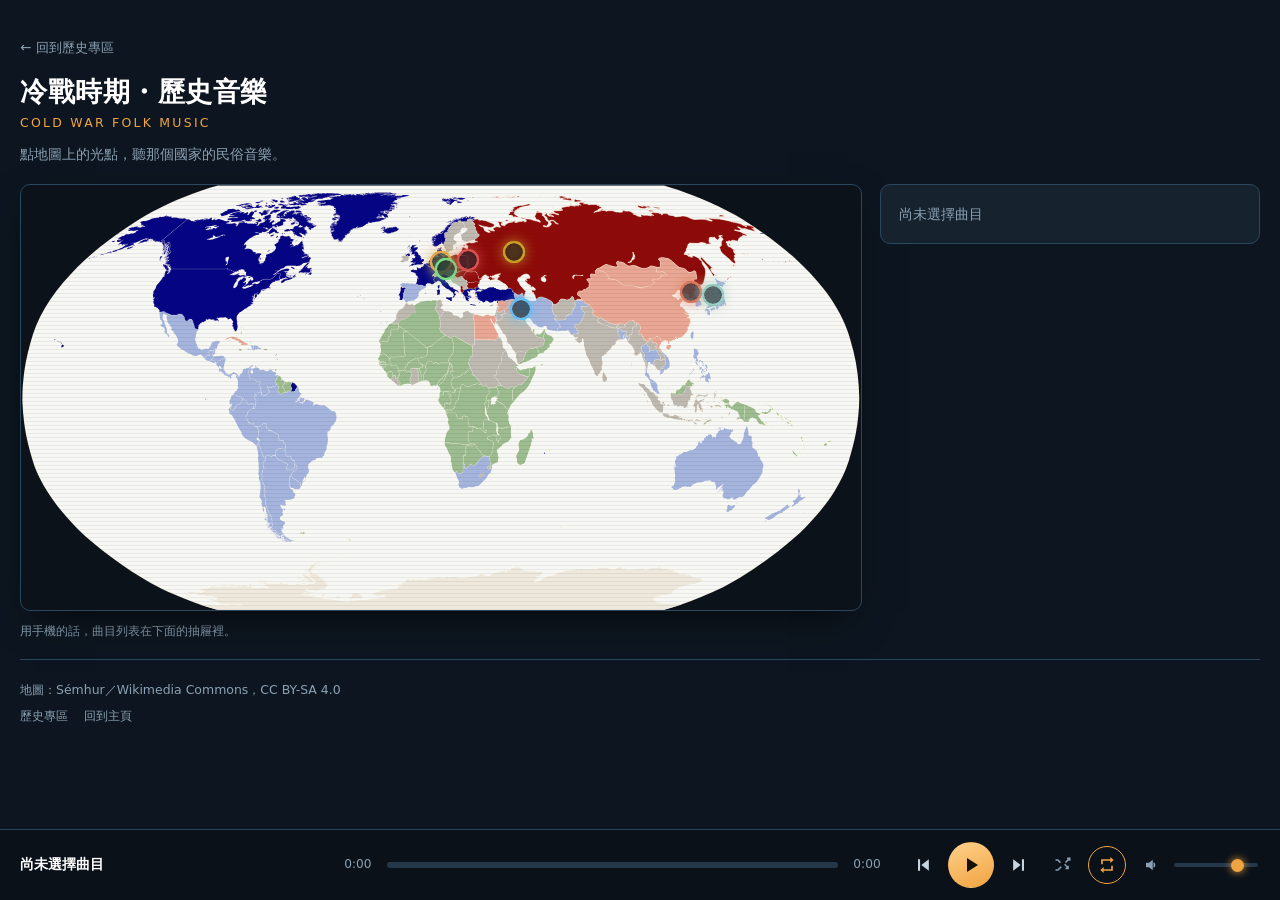
==== history/music/index.html @ fb409e33 "更新網站 (2026-09-30 18:50)" ====
<!DOCTYPE html>
<html lang="zh-Hant">
<head>
<meta charset="UTF-8">
<meta name="viewport" content="width=device-width, initial-scale=1">
<title>冷戰時期・歷史音樂 — ciallo</title>
<meta name="description" content="冷戰時期各國首都的民俗音樂互動地圖。點地圖上的光點聽那個國家的音樂。">
<meta name="theme-color" content="#0d1620">
<meta name="color-scheme" content="dark">

<!--
  冷戰時期・歷史音樂
  ----------------------------------------------------------------------------
  獨立分頁，從「歷史專區」右上角的「🎵 歷史音樂」進來。

  這頁自己帶 style.css / data.js / script.js，不共用主站的 script.js。
  地圖是 SVG 底圖 + 絕對定位的百分比光點，沒有任何地圖函式庫。

  檔案：
    index.html   這一頁
    style.css    這一頁的樣式
    script.js    播放器與互動
    data.js      國家、座標、曲目（要換 MP3 改那個檔案）
-->

<link rel="icon" href="../../images/favicon.ico">
<link rel="icon" type="image/png" sizes="32x32" href="../../images/favicon.png">
<link rel="apple-touch-icon" href="../../images/apple-touch-icon.png">
<link rel="stylesheet" href="style.css">
</head>
<body>

<div class="page">

  <header class="cw-head">
    <a class="cw-back" id="cw-back" href="../../history.html">← 回到歷史專區</a>
    <h1 class="cw-title" id="cw-title"></h1>
    <p class="cw-sub" id="cw-sub"></p>
    <p class="cw-intro" id="cw-intro"></p>
  </header>

  <main class="cw-main">

    <!-- ── 地圖 ── -->
    <div class="cw-mapbox">
      <div class="cw-mapwrap" id="cw-mapwrap">
        <!-- 底圖：SVG。明確給寬高避免載入時版面位移 -->
        <img class="cw-map" id="cw-map" src="" alt="" width="2000" height="1000" decoding="async">
        <!-- 光點由 script.js 產生並絕對定位 -->
        <div class="cw-dots" id="cw-dots"></div>
        <!-- 讀圖失敗時的替代訊息 -->
        <p class="cw-maperr" id="cw-maperr" hidden></p>
      </div>
      <p class="cw-maphint" id="cw-maphint"></p>
    </div>

    <!-- ── 側欄：國家資訊 + 曲目（手機時變成底部抽屜）── -->
    <aside class="cw-panel" id="cw-panel" aria-labelledby="cw-country">
      <div class="cw-panel__grip" id="cw-grip" role="button" tabindex="0"
           aria-label="展開或收起曲目列表"></div>

      <div class="cw-empty" id="cw-empty"></div>

      <div class="cw-info" id="cw-info" hidden>
        <h2 class="cw-country" id="cw-country"></h2>
        <p class="cw-capital" id="cw-capital"></p>
        <p class="cw-desc" id="cw-desc"></p>

        <h3 class="cw-tracks-title" id="cw-tracks-title"></h3>
        <ol class="cw-tracks" id="cw-tracks"></ol>

        <button class="cw-close" id="cw-close" type="button">收起</button>
      </div>
    </aside>

  </main>

  <footer class="cw-foot">
    <p class="cw-credit" id="cw-credit"></p>
    <p class="cw-footrow">
      <a href="../../history.html">歷史專區</a>
      <a href="../../index.html">回到主頁</a>
    </p>
  </footer>
</div>

<!-- ══ 底部固定播放器 ══════════════════════════════════════════════════════ -->
<div class="cw-player" id="cw-player" role="region" aria-label="音樂播放器">

  <div class="cw-player__now">
    <span class="cw-now-title" id="cw-now-title">尚未選擇曲目</span>
    <span class="cw-now-sub" id="cw-now-sub"></span>
  </div>

  <div class="cw-player__bar">
    <span class="cw-time" id="cw-cur">0:00</span>
    <div class="cw-seek" id="cw-seek" role="slider" tabindex="0"
         aria-label="播放進度" aria-valuemin="0" aria-valuemax="100" aria-valuenow="0">
      <div class="cw-seek__fill" id="cw-seek-fill"></div>
      <div class="cw-seek__knob" id="cw-seek-knob"></div>
    </div>
    <span class="cw-time" id="cw-dur">0:00</span>
  </div>

  <div class="cw-player__ctl">
    <button class="cw-btn" id="cw-prev" type="button" aria-label="上一首" title="上一首">
      <svg viewBox="0 0 24 24" fill="currentColor" aria-hidden="true"><path d="M6 5h2.5v14H6zM19 5v14l-9-7z"/></svg>
    </button>
    <button class="cw-btn cw-btn--play" id="cw-play" type="button" aria-label="播放" title="播放">
      <svg viewBox="0 0 24 24" fill="currentColor" aria-hidden="true"><path d="M8 5v14l11-7z"/></svg>
    </button>
    <button class="cw-btn" id="cw-next" type="button" aria-label="下一首" title="下一首">
      <svg viewBox="0 0 24 24" fill="currentColor" aria-hidden="true"><path d="M15.5 5H18v14h-2.5zM5 5v14l9-7z"/></svg>
    </button>
    <button class="cw-btn" id="cw-shuffle" type="button" aria-label="隨機播放" title="隨機播放" aria-pressed="false">
      <svg viewBox="0 0 24 24" fill="currentColor" aria-hidden="true"><path d="M17 3h4v4h-2V6.4l-3.3 3.3-1.4-1.4L17.6 5H17V3zM3 5h3.2l3.4 3.4-1.4 1.4L5.6 7H3V5zm14 8.6V13h2v4h-4v-2h1.6l-3.3-3.3 1.4-1.4L17 13.6zM3 17h2.6l3.6-3.6 1.4 1.4L6.2 19H3v-2z"/></svg>
    </button>
    <button class="cw-btn" id="cw-repeat" type="button" aria-label="循環播放" title="循環播放" aria-pressed="true">
      <svg viewBox="0 0 24 24" fill="currentColor" aria-hidden="true"><path d="M7 7h9v2.5L20 6l-4-3.5V5H5v6h2V7zm10 10H8v-2.5L4 18l4 3.5V19h11v-6h-2v4z"/></svg>
    </button>

    <div class="cw-vol">
      <button class="cw-btn cw-btn--mute" id="cw-mute" type="button" aria-label="靜音" title="靜音" aria-pressed="false">
        <svg viewBox="0 0 24 24" fill="currentColor" aria-hidden="true"><path d="M4 9v6h4l5 4V5L8 9H4zm12.5 3a4.5 4.5 0 0 0-2.5-4v8a4.5 4.5 0 0 0 2.5-4z"/></svg>
      </button>
      <input class="cw-vol__range" id="cw-vol" type="range" min="0" max="1" step="0.01" value="0.8" aria-label="音量">
    </div>
  </div>

  <!-- 錯誤訊息（音訊載入失敗時顯示，不影響其他曲目）-->
  <p class="cw-error" id="cw-error" role="status" hidden></p>

  <!-- 只有一個 audio 元素，切歌只換 src -->
  <audio id="cw-audio" preload="none"></audio>
</div>

<noscript>
  <p class="cw-maphint">這個頁面需要 JavaScript 才能顯示地圖與播放器。</p>
</noscript>

<script src="data.js"></script>
<script src="script.js"></script>
</body>
</html>
---- history/music/style.css ----
/* ============================================================================
 *  冷戰時期・歷史音樂 —— 這一頁專用的樣式
 * ----------------------------------------------------------------------------
 *  刻意不共用主站的 style.css：這一頁是獨立的主題頁，
 *  用自己的一組顏色（冷戰深色調）。
 * ========================================================================== */

:root {
  --cw-bg:      #0d1620;
  --cw-bg-2:    #101c28;
  --cw-panel:   #16232f;
  --cw-panel-2: #1d2e3d;
  --cw-border:  #2a475e;
  --cw-text:    #c7d5e0;
  --cw-dim:     #8ba0b2;
  --cw-bright:  #ffffff;
  --cw-accent:  #66c0f4;
  --cw-amber:   #f0a441;
  --cw-red:     #d9534f;
  --cw-green:   #7ddf8a;

  --cw-radius:  10px;
  --cw-player-h: 92px;   /* 由 script.js 依實際高度更新 */

  --cw-font: 'Motiva Sans', 'Segoe UI', 'Noto Sans TC', 'Microsoft JhengHei',
             system-ui, -apple-system, sans-serif;
}

* { box-sizing: border-box; }

html { scroll-behavior: smooth; }

body {
  margin: 0;
  /* 底部留出播放器的高度，內容才不會被蓋住 */
  padding: 0 0 calc(var(--cw-player-h) + 16px);
  background: var(--cw-bg);
  color: var(--cw-text);
  font-family: var(--cw-font);
  font-size: 16px;
  line-height: 1.6;
  -webkit-text-size-adjust: 100%;
}

a { color: var(--cw-accent); }
img { max-width: 100%; }

h1, h2, h3 { color: var(--cw-bright); margin: 0; line-height: 1.3; }

.page { max-width: 1500px; margin: 0 auto; padding: 0 20px; }

/* ── 頁首 ──────────────────────────────────────────────────────────────── */
.cw-head { padding: 34px 0 18px; }
.cw-back {
  display: inline-block;
  margin-bottom: 14px;
  font-size: .84rem;
  color: var(--cw-dim);
  text-decoration: none;
  border-bottom: 1px solid transparent;
  transition: color .2s, border-color .2s;
}
.cw-back:hover { color: var(--cw-accent); border-bottom-color: var(--cw-accent); }
.cw-title { font-size: 1.7rem; letter-spacing: .02em; }
.cw-sub {
  margin: 4px 0 10px;
  font-size: .78rem;
  letter-spacing: .18em;
  text-transform: uppercase;
  color: var(--cw-amber);
}
.cw-intro { margin: 0; font-size: .9rem; color: var(--cw-dim); }

/* ── 版面：桌機 = 地圖 + 右側卡片；手機 = 單欄 + 底部抽屜 ──────────────── */
.cw-main {
  display: grid;
  grid-template-columns: minmax(0, 1fr) 380px;
  gap: 18px;
  align-items: start;
  padding-bottom: 18px;
}

/* ── 地圖 ──────────────────────────────────────────────────────────────── */
.cw-mapbox { min-width: 0; }
.cw-mapwrap {
  position: relative;
  /* 地圖內容的實際長寬比（量出來的）。光點的百分比就是對這個框算的，
     所以這個比例一定要跟 data.js 的 map.width / map.height 一致。 */
  aspect-ratio: 1400 / 710;
  border: 1px solid var(--cw-border);
  border-radius: var(--cw-radius);
  overflow: hidden;
  background: #0b121a;
  box-shadow: 0 14px 40px -14px rgba(0, 0, 0, .8);
}
/* 復古 CRT 掃描線：很淡，只是質感（地圖本身是白底，所以用深色線） */
.cw-mapwrap::after {
  content: '';
  position: absolute;
  inset: 0;
  pointer-events: none;
  background-image: repeating-linear-gradient(
    180deg,
    rgba(20, 30, 40, .07) 0px,
    rgba(20, 30, 40, .07) 1px,
    transparent 1px,
    transparent 4px
  );
}
.cw-map {
  display: block;
  width: 100%;
  height: 100%;
  /* 底圖是白底的老地圖，加一點泛黃壓低刺眼感。
     不加 background —— SVG 橢圓外是透明的，讓它透出下面的深色底，
     這樣才是「深色背景上的一張紙地圖」，而不是一整塊米色。 */
  filter: sepia(.2) saturate(.94) brightness(.96) contrast(1.02);
}
.cw-maperr {
  margin: 0;
  padding: 40px 20px;
  text-align: center;
  font-size: .88rem;
  color: var(--cw-dim);
}

/* 光點層：蓋在地圖上，座標用百分比 */
.cw-dots { position: absolute; inset: 0; }

.cw-dot {
  position: absolute;
  width: 22px; height: 22px;
  /* left/top 是光點的圓心，所以要往左上各推半個寬度 */
  margin: -11px 0 0 -11px;
  padding: 0;
  border: 2px solid var(--dot, var(--cw-amber));
  border-radius: 50%;
  background: rgba(13, 22, 32, .6);
  cursor: pointer;
  transition: transform .18s, box-shadow .25s, background .2s;
  /* 讓 box-shadow 的光暈看起來更亮 */
  filter: drop-shadow(0 0 6px var(--dot, var(--cw-amber)));
}
/* 脈衝圈 */
.cw-dot::after {
  content: '';
  position: absolute;
  inset: -2px;
  border-radius: 50%;
  border: 2px solid var(--dot, var(--cw-amber));
  animation: cwPulse 2.4s ease-out infinite;
  pointer-events: none;
}
@keyframes cwPulse {
  0%   { transform: scale(1);   opacity: .85; }
  70%  { transform: scale(3);   opacity: 0; }
  100% { transform: scale(3);   opacity: 0; }
}
/* 每顆光點的脈衝錯開，看起來比較有生命 */
.cw-dot:nth-child(2n)::after { animation-delay: .6s; }
.cw-dot:nth-child(3n)::after { animation-delay: 1.2s; }

.cw-dot:hover,
.cw-dot:focus-visible,
.cw-dot[aria-pressed="true"] {
  transform: scale(1.4);
  background: var(--dot, var(--cw-amber));
  box-shadow: 0 0 20px 5px var(--dot, var(--cw-amber));
  outline: none;
  z-index: 3;
}
.cw-dot:focus-visible { outline: 3px solid #fff; outline-offset: 3px; }

/* 光點上的國家名：平常隱藏，hover / 聚焦 / 選中時出現 */
.cw-dot__label {
  position: absolute;
  left: 50%; bottom: calc(100% + 10px);
  transform: translateX(-50%);
  padding: 4px 10px;
  font-size: .76rem;
  line-height: 1.2;
  white-space: nowrap;
  color: var(--cw-bright);
  background: rgba(6, 12, 18, .92);
  border: 1px solid var(--dot, var(--cw-amber));
  border-radius: 6px;
  opacity: 0;
  pointer-events: none;
  transition: opacity .18s;
}
.cw-dot:hover .cw-dot__label,
.cw-dot:focus-visible .cw-dot__label,
.cw-dot[aria-pressed="true"] .cw-dot__label { opacity: 1; }

.cw-maphint {
  margin: 10px 0 0;
  font-size: .78rem;
  color: var(--cw-dim);
}

/* ── 右側卡片（手機時變成抽屜）────────────────────────────────────────── */
.cw-panel {
  position: sticky;
  top: 16px;
  max-height: calc(100vh - var(--cw-player-h) - 32px);
  overflow-y: auto;
  padding: 18px;
  background: var(--cw-panel);
  border: 1px solid var(--cw-border);
  border-radius: var(--cw-radius);
}
/* 手機抽屜的把手，桌機不需要 */
.cw-panel__grip { display: none; }

.cw-empty { font-size: .88rem; color: var(--cw-dim); }
.cw-country { font-size: 1.2rem; }
.cw-capital {
  margin: 2px 0 10px;
  font-size: .8rem;
  letter-spacing: .08em;
  color: var(--cw-amber);
}
.cw-desc {
  margin: 0 0 16px;
  font-size: .86rem;
  line-height: 1.75;
  color: var(--cw-dim);
}
.cw-tracks-title {
  font-size: .82rem;
  letter-spacing: .12em;
  text-transform: uppercase;
  color: var(--cw-dim);
  padding-bottom: 8px;
  border-bottom: 1px solid var(--cw-border);
  margin-bottom: 8px;
}

.cw-tracks { list-style: none; margin: 0; padding: 0; display: grid; gap: 4px; }

.cw-track {
  display: grid;
  grid-template-columns: 26px 1fr auto;
  align-items: center;
  gap: 10px;
  width: 100%;
  padding: 9px 10px;
  background: transparent;
  border: 1px solid transparent;
  border-radius: 8px;
  color: var(--cw-text);
  font: inherit;
  font-size: .88rem;
  text-align: left;
  cursor: pointer;
  transition: background .18s, border-color .18s, color .18s;
}
.cw-track:hover, .cw-track:focus-visible {
  background: var(--cw-panel-2);
  border-color: var(--cw-border);
  outline: none;
}
.cw-track__no {
  text-align: center;
  font-size: .76rem;
  color: var(--cw-dim);
  font-variant-numeric: tabular-nums;
}
.cw-track__title { min-width: 0; overflow: hidden; text-overflow: ellipsis; white-space: nowrap; }
.cw-track__time {
  font-size: .74rem;
  color: var(--cw-dim);
  font-variant-numeric: tabular-nums;
}
/* 目前播放的曲目 */
.cw-track[aria-current="true"] {
  background: linear-gradient(90deg, rgba(240, 164, 65, .16), transparent);
  border-color: var(--cw-amber);
}
.cw-track[aria-current="true"] .cw-track__title { color: var(--cw-bright); font-weight: 700; }
.cw-track[aria-current="true"] .cw-track__no { color: var(--cw-amber); }

.cw-close {
  display: none;
  width: 100%;
  margin-top: 14px;
  padding: 9px;
  font: inherit;
  font-size: .84rem;
  color: var(--cw-dim);
  background: transparent;
  border: 1px solid var(--cw-border);
  border-radius: 8px;
  cursor: pointer;
}
.cw-close:hover { color: var(--cw-bright); border-color: var(--cw-accent); }

/* ── 頁尾 ──────────────────────────────────────────────────────────────── */
.cw-foot {
  padding: 20px 0 10px;
  border-top: 1px solid var(--cw-border);
  font-size: .78rem;
  color: var(--cw-dim);
}
.cw-credit { margin: 0 0 6px; }
.cw-footrow { margin: 0; display: flex; gap: 16px; }
.cw-footrow a { color: var(--cw-dim); text-decoration: none; }
.cw-footrow a:hover { color: var(--cw-accent); }

/* ══ 底部固定播放器 ═══════════════════════════════════════════════════════ */
.cw-player {
  position: fixed;
  left: 0; right: 0; bottom: 0;
  z-index: 40;
  display: grid;
  grid-template-columns: minmax(120px, 1.1fr) minmax(160px, 2fr) auto;
  grid-template-areas:
    'now bar ctl';
  align-items: center;
  gap: 18px;
  padding: 12px 20px;
  background: rgba(11, 18, 26, .96);
  backdrop-filter: blur(10px);
  border-top: 1px solid var(--cw-border);
}

.cw-player__now { grid-area: now; display: grid; min-width: 0; }
.cw-now-title {
  font-size: .9rem;
  font-weight: 700;
  color: var(--cw-bright);
  overflow: hidden; text-overflow: ellipsis; white-space: nowrap;
}
.cw-now-sub {
  font-size: .74rem;
  color: var(--cw-dim);
  overflow: hidden; text-overflow: ellipsis; white-space: nowrap;
}

.cw-player__bar { grid-area: bar; display: flex; align-items: center; gap: 10px; }
.cw-time {
  font-size: .76rem;
  color: var(--cw-dim);
  font-variant-numeric: tabular-nums;
  min-width: 38px;
  text-align: center;
}
.cw-seek {
  position: relative;
  flex: 1;
  height: 6px;
  border-radius: 999px;
  background: #24384a;
  cursor: pointer;
  transition: height .15s;
}
.cw-seek:hover, .cw-seek:focus-visible { height: 10px; outline: none; }
.cw-seek__fill {
  position: absolute; left: 0; top: 0; bottom: 0;
  width: 0;
  border-radius: 999px;
  background: linear-gradient(90deg, var(--cw-amber), #ffe0a8);
}
.cw-seek__knob {
  position: absolute; top: 50%; left: 0;
  width: 13px; height: 13px; margin-left: -6.5px;
  border-radius: 50%;
  background: #fff;
  transform: translateY(-50%) scale(0);
  box-shadow: 0 0 10px var(--cw-amber);
  transition: transform .15s;
}
.cw-seek:hover .cw-seek__knob,
.cw-seek:focus-visible .cw-seek__knob { transform: translateY(-50%) scale(1); }

.cw-player__ctl { grid-area: ctl; display: flex; align-items: center; gap: 6px; }

.cw-btn {
  width: 38px; height: 38px;
  display: grid; place-items: center;
  padding: 0;
  color: var(--cw-text);
  background: transparent;
  border: 1px solid transparent;
  border-radius: 50%;
  cursor: pointer;
  transition: color .18s, background .18s, border-color .18s, transform .15s;
}
.cw-btn svg { width: 20px; height: 20px; }
.cw-btn:hover, .cw-btn:focus-visible {
  color: var(--cw-bright);
  background: var(--cw-panel-2);
  outline: none;
}
.cw-btn:focus-visible { outline: 2px solid var(--cw-accent); outline-offset: 2px; }
.cw-btn--play {
  width: 46px; height: 46px;
  color: #14100a;
  background: linear-gradient(160deg, #ffd08a, var(--cw-amber));
}
.cw-btn--play:hover { color: #14100a; filter: brightness(1.08); transform: scale(1.05); }
.cw-btn--play svg { width: 24px; height: 24px; }
/* 開啟中的切換鈕（隨機 / 循環） */
.cw-btn[aria-pressed="true"] { color: var(--cw-amber); border-color: var(--cw-amber); }
.cw-btn[aria-pressed="false"] { color: var(--cw-dim); }

.cw-vol { display: flex; align-items: center; gap: 4px; margin-left: 4px; }
.cw-btn--mute { width: 32px; height: 32px; }
.cw-btn--mute svg { width: 18px; height: 18px; }
.cw-vol__range {
  -webkit-appearance: none; appearance: none;
  width: 84px; height: 4px;
  border-radius: 999px;
  background: #24384a;
  cursor: pointer;
  outline: none;
}
.cw-vol__range::-webkit-slider-thumb {
  -webkit-appearance: none; appearance: none;
  width: 13px; height: 13px; border-radius: 50%;
  background: var(--cw-amber);
  box-shadow: 0 0 8px var(--cw-amber);
}
.cw-vol__range::-moz-range-thumb {
  width: 13px; height: 13px; border: 0; border-radius: 50%;
  background: var(--cw-amber);
}

/* 錯誤訊息：橫跨整個播放器下方 */
.cw-error {
  grid-column: 1 / -1;
  margin: 0;
  font-size: .78rem;
  color: #ffb4a8;
}

/* ══ 手機 ═══════════════════════════════════════════════════════════════ */
@media (max-width: 860px) {
  .page { padding: 0 12px; }
  .cw-head { padding: 22px 0 12px; }
  .cw-title { font-size: 1.35rem; }

  .cw-main { grid-template-columns: 1fr; gap: 12px; }

  /* 曲目變成底部抽屜：預設收起來，點光點後滑上來，不會蓋住地圖 */
  .cw-panel {
    position: fixed;
    left: 0; right: 0;
    /* ⚠ top 一定要設 auto —— 桌機版為了 sticky 設了 top: 16px，
       不覆蓋的話 top 和 bottom 會同時生效，抽屜會卡在畫面頂端。 */
    top: auto;
    bottom: var(--cw-player-h);
    z-index: 35;
    max-height: 60vh;
    padding: 10px 16px 18px;
    border-radius: 16px 16px 0 0;
    border-bottom: 0;
    box-shadow: 0 -14px 44px rgba(0, 0, 0, .65);
    /* 收起來時要整塊推出畫面（含播放器的高度），不然會露出一截 */
    transform: translateY(calc(100% + var(--cw-player-h) + 24px));
    visibility: hidden;
    transition: transform .3s cubic-bezier(.2, .9, .3, 1), visibility .3s;
  }
  .cw-panel.is-open {
    transform: translateY(0);
    visibility: visible;
  }

  .cw-panel__grip {
    display: block;
    width: 46px; height: 5px;
    margin: 2px auto 12px;
    border-radius: 999px;
    background: var(--cw-border);
    cursor: pointer;
  }
  .cw-close { display: block; }

  /* 播放器改成兩列，上面是曲名與進度、下面是控制鍵 */
  .cw-player {
    grid-template-columns: 1fr auto;
    grid-template-areas:
      'now ctl'
      'bar bar';
    gap: 8px 12px;
    padding: 10px 14px;
  }
  .cw-player__ctl { gap: 2px; }
  .cw-btn { width: 34px; height: 34px; }
  .cw-btn svg { width: 18px; height: 18px; }
  .cw-btn--play { width: 40px; height: 40px; }
  .cw-btn--play svg { width: 21px; height: 21px; }
  /* 手機上先把隨機／循環／音量收起來，避免擠爆 */
  .cw-vol { display: none; }
  #cw-shuffle, #cw-repeat { display: none; }
}

@media (max-width: 380px) {
  .cw-title { font-size: 1.2rem; }
}

/* ── 尊重系統的「減少動態效果」設定 ─────────────────────────────────────── */
@media (prefers-reduced-motion: reduce) {
  html { scroll-behavior: auto; }
  *, *::before, *::after {
    animation-duration: .001ms !important;
    animation-iteration-count: 1 !important;
    transition-duration: .001ms !important;
  }
  /* 關掉脈衝圈（不留一個靜止的圈在那裡） */
  .cw-dot::after { display: none; }
}
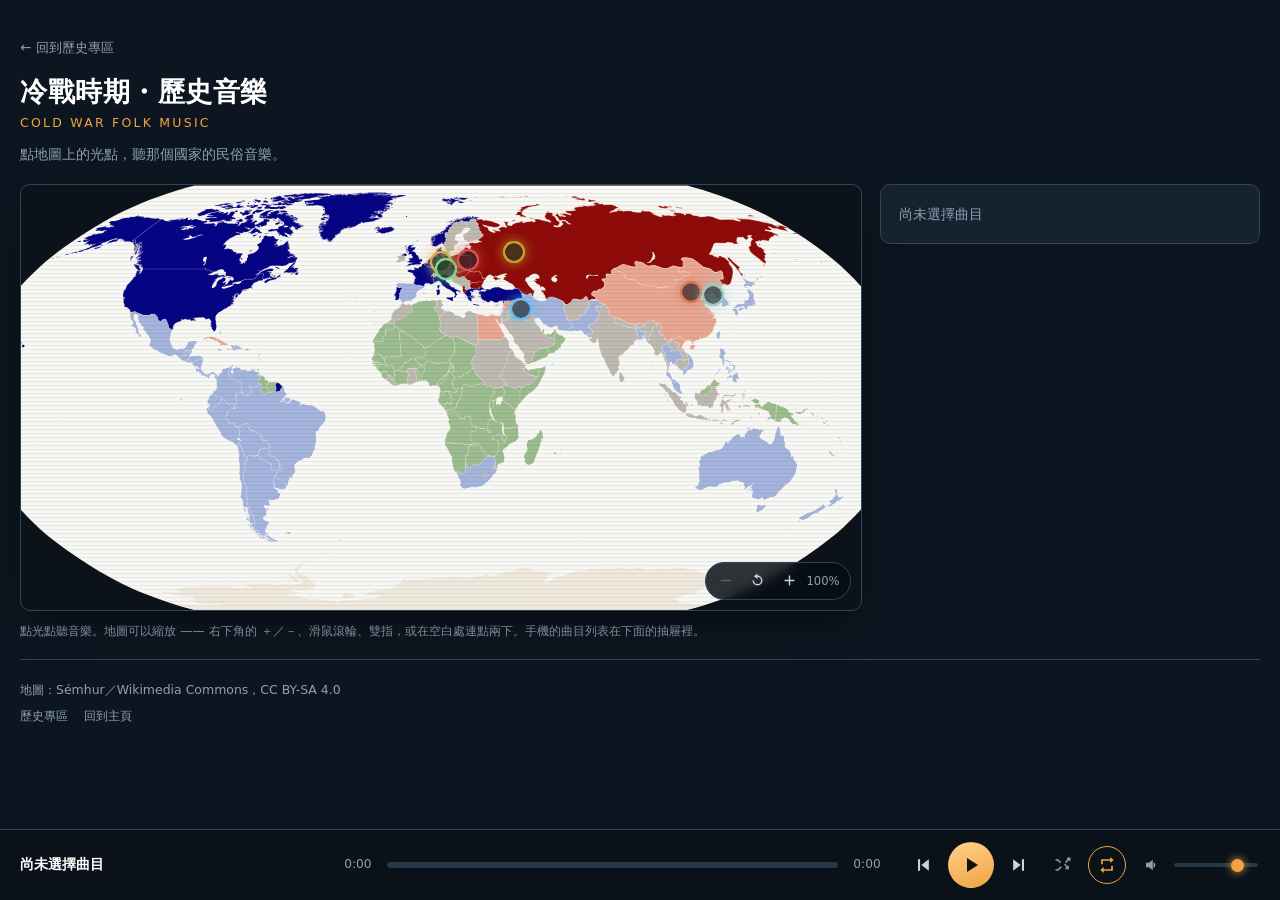
==== commit 18ef4c58: "更新網站 (2026-09-30 19:05)" ====
--- a/history/music/index.html
+++ b/history/music/index.html
@@ -44,12 +44,30 @@
     <!-- ── 地圖 ── -->
     <div class="cw-mapbox">
       <div class="cw-mapwrap" id="cw-mapwrap">
-        <!-- 底圖：SVG。明確給寬高避免載入時版面位移 -->
-        <img class="cw-map" id="cw-map" src="" alt="" width="2000" height="1000" decoding="async">
-        <!-- 光點由 script.js 產生並絕對定位 -->
-        <div class="cw-dots" id="cw-dots"></div>
+        <!-- 這一層會被 transform 縮放/平移；圖片與光點都放在裡面，
+             所以光點會跟著地圖一起動 -->
+        <div class="cw-mapzoom" id="cw-mapzoom">
+          <!-- 底圖：SVG。明確給寬高避免載入時版面位移 -->
+          <img class="cw-map" id="cw-map" src="" alt="" width="1400" height="710" decoding="async">
+          <!-- 光點由 script.js 產生並絕對定位 -->
+          <div class="cw-dots" id="cw-dots"></div>
+        </div>
         <!-- 讀圖失敗時的替代訊息 -->
         <p class="cw-maperr" id="cw-maperr" hidden></p>
+
+        <!-- 縮放控制項（放在右下角，那裡是南極大陸，不會擋到光點）-->
+        <div class="cw-zoomctl">
+          <button class="cw-zbtn" id="cw-zout" type="button" aria-label="縮小地圖" title="縮小">
+            <svg viewBox="0 0 24 24" fill="currentColor" aria-hidden="true"><path d="M5 11h14v2H5z"/></svg>
+          </button>
+          <button class="cw-zbtn" id="cw-zreset" type="button" aria-label="重設地圖縮放" title="重設">
+            <svg viewBox="0 0 24 24" fill="currentColor" aria-hidden="true"><path d="M12 5V2L7 6l5 4V7a5 5 0 1 1-5 5H5a7 7 0 1 0 7-7z"/></svg>
+          </button>
+          <button class="cw-zbtn" id="cw-zin" type="button" aria-label="放大地圖" title="放大">
+            <svg viewBox="0 0 24 24" fill="currentColor" aria-hidden="true"><path d="M11 5h2v6h6v2h-6v6h-2v-6H5v-2h6z"/></svg>
+          </button>
+          <span class="cw-zlevel" id="cw-zlevel" aria-live="polite">100%</span>
+        </div>
       </div>
       <p class="cw-maphint" id="cw-maphint"></p>
     </div>
--- a/history/music/style.css
+++ b/history/music/style.css
@@ -85,13 +85,27 @@
 .cw-mapwrap {
   position: relative;
   /* 地圖內容的實際長寬比（量出來的）。光點的百分比就是對這個框算的，
-     所以這個比例一定要跟 data.js 的 map.width / map.height 一致。 */
+     所以這個比例一定要跟 data.js 的 map.width / map.height 一致。
+     ⚠ 底圖 SVG 已被加上 preserveAspectRatio="none"，所以不論哪個瀏覽器
+       都會拉伸填滿這個框 —— 這樣座標才會到處都一致。 */
   aspect-ratio: 1400 / 710;
   border: 1px solid var(--cw-border);
   border-radius: var(--cw-radius);
   overflow: hidden;
   background: #0b121a;
   box-shadow: 0 14px 40px -14px rgba(0, 0, 0, .8);
+  /* 縮放時不要讓瀏覽器自己捲動頁面 */
+  touch-action: pan-y;
+}
+.cw-mapwrap.is-zoomed { touch-action: none; cursor: grab; }
+.cw-mapwrap.is-dragging { cursor: grabbing; }
+
+/* 這一層負責縮放與平移 */
+.cw-mapzoom {
+  position: absolute;
+  inset: 0;
+  transform-origin: 0 0;
+  will-change: transform;
 }
 /* 復古 CRT 掃描線：很淡，只是質感（地圖本身是白底，所以用深色線） */
 .cw-mapwrap::after {
@@ -99,6 +113,7 @@
   position: absolute;
   inset: 0;
   pointer-events: none;
+  z-index: 3;
   background-image: repeating-linear-gradient(
     180deg,
     rgba(20, 30, 40, .07) 0px,
@@ -115,6 +130,8 @@
      不加 background —— SVG 橢圓外是透明的，讓它透出下面的深色底，
      這樣才是「深色背景上的一張紙地圖」，而不是一整塊米色。 */
   filter: sepia(.2) saturate(.94) brightness(.96) contrast(1.02);
+  user-select: none;
+  -webkit-user-drag: none;
 }
 .cw-maperr {
   margin: 0;
@@ -122,6 +139,45 @@
   text-align: center;
   font-size: .88rem;
   color: var(--cw-dim);
+}
+
+/* ── 縮放控制項（固定在右下角）────────────────────────────────────────── */
+.cw-zoomctl {
+  position: absolute;
+  right: 10px;
+  bottom: 10px;
+  z-index: 5;
+  display: flex;
+  align-items: center;
+  gap: 2px;
+  padding: 3px 4px;
+  background: rgba(8, 14, 20, .84);
+  border: 1px solid var(--cw-border);
+  border-radius: 999px;
+  backdrop-filter: blur(6px);
+}
+.cw-zbtn {
+  width: 30px; height: 30px;
+  display: grid; place-items: center;
+  padding: 0;
+  color: var(--cw-text);
+  background: transparent;
+  border: 0;
+  border-radius: 50%;
+  cursor: pointer;
+  transition: background .18s, color .18s;
+}
+.cw-zbtn svg { width: 17px; height: 17px; }
+.cw-zbtn:hover, .cw-zbtn:focus-visible { background: var(--cw-panel-2); color: var(--cw-bright); }
+.cw-zbtn:focus-visible { outline: 2px solid var(--cw-accent); outline-offset: 1px; }
+.cw-zbtn[disabled] { opacity: .3; cursor: default; background: transparent; }
+.cw-zlevel {
+  min-width: 40px;
+  padding-right: 6px;
+  text-align: center;
+  font-size: .72rem;
+  color: var(--cw-dim);
+  font-variant-numeric: tabular-nums;
 }
 
 /* 光點層：蓋在地圖上，座標用百分比 */
@@ -137,6 +193,10 @@
   border-radius: 50%;
   background: rgba(13, 22, 32, .6);
   cursor: pointer;
+  /* --ds 是「1 / 目前縮放倍率」，由 script.js 設定。
+     地圖放大時光點跟著放大會變得很誇張，所以反向縮回來，
+     讓光點在螢幕上維持固定大小。 */
+  transform: scale(var(--ds, 1));
   transition: transform .18s, box-shadow .25s, background .2s;
   /* 讓 box-shadow 的光暈看起來更亮 */
   filter: drop-shadow(0 0 6px var(--dot, var(--cw-amber)));
@@ -163,7 +223,7 @@
 .cw-dot:hover,
 .cw-dot:focus-visible,
 .cw-dot[aria-pressed="true"] {
-  transform: scale(1.4);
+  transform: scale(calc(var(--ds, 1) * 1.4));
   background: var(--dot, var(--cw-amber));
   box-shadow: 0 0 20px 5px var(--dot, var(--cw-amber));
   outline: none;
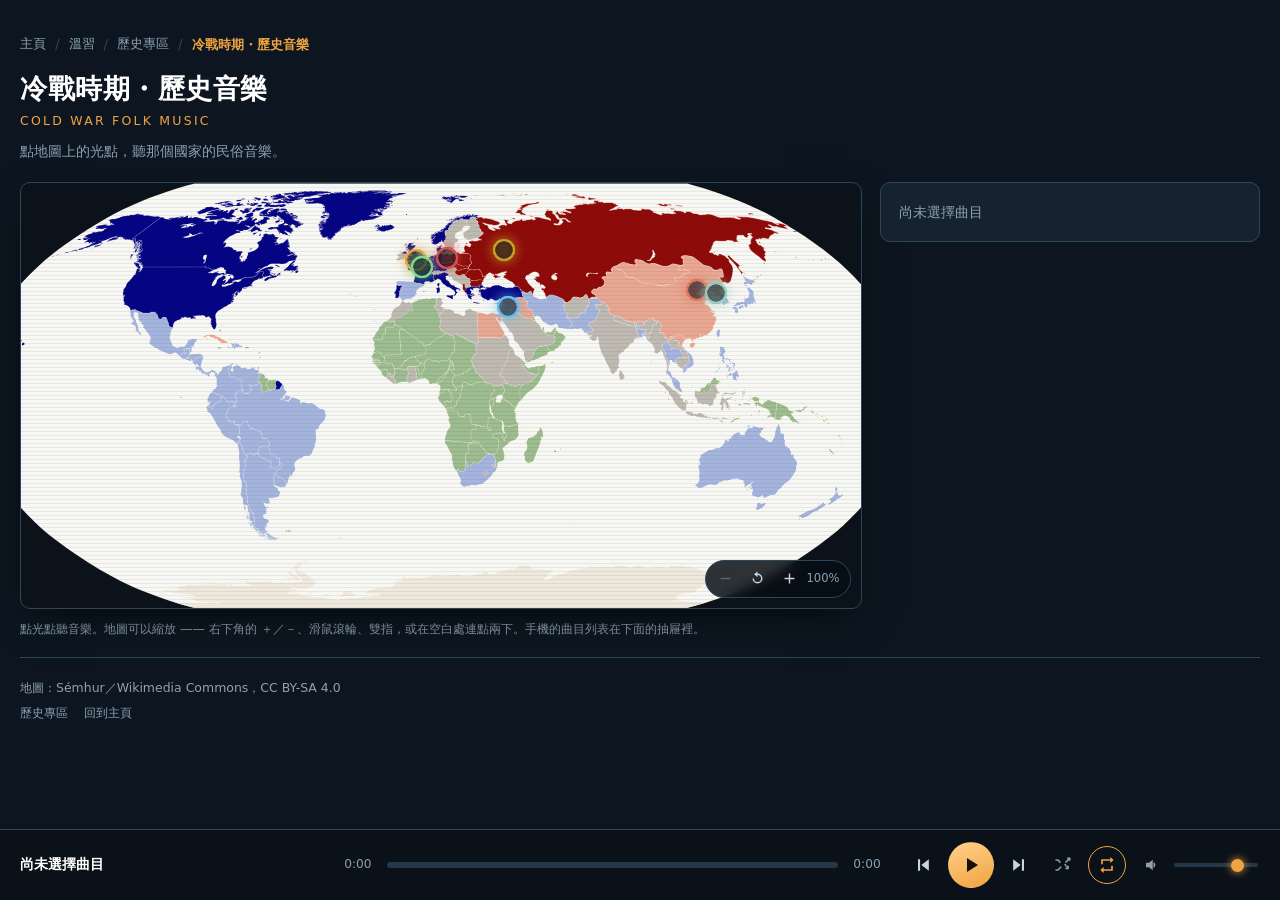
==== commit ca7d0f1a: "更新網站 (2026-10-17 20:19)" ====
--- a/history/music/index.html
+++ b/history/music/index.html
@@ -33,7 +33,17 @@
 <div class="page">
 
   <header class="cw-head">
-    <a class="cw-back" id="cw-back" href="../../history.html">← 回到歷史專區</a>
+    <!-- 麵包屑：主頁 / 溫習 / 歷史專區 / 冷戰時期・歷史音樂
+         這一頁在 history/music/，其他頁都在根目錄，所以往上兩層。
+         最後一項是目前頁面，不是連結，用 aria-current="page" 標示。 -->
+    <nav class="cw-crumb" aria-label="麵包屑導覽">
+      <ol class="cw-crumb__list">
+        <li><a href="../../index.html">主頁</a></li>
+        <li><a href="../../study.html">溫習</a></li>
+        <li><a href="../../history.html">歷史專區</a></li>
+        <li><span id="cw-crumb-here" aria-current="page">冷戰時期・歷史音樂</span></li>
+      </ol>
+    </nav>
     <h1 class="cw-title" id="cw-title"></h1>
     <p class="cw-sub" id="cw-sub"></p>
     <p class="cw-intro" id="cw-intro"></p>
--- a/history/music/style.css
+++ b/history/music/style.css
@@ -49,18 +49,52 @@
 
 .page { max-width: 1500px; margin: 0 auto; padding: 0 20px; }
 
-/* ── 頁首 ──────────────────────────────────────────────────────────────── */
-.cw-head { padding: 34px 0 18px; }
-.cw-back {
-  display: inline-block;
-  margin-bottom: 14px;
+/* ── 麵包屑 ────────────────────────────────────────────────────────────── */
+.cw-crumb { margin: 0 0 16px; }
+.cw-crumb__list {
+  display: flex;
+  flex-wrap: wrap;
+  align-items: center;
+  gap: 0;
+  margin: 0;
+  padding: 0;
+  list-style: none;
   font-size: .84rem;
+  line-height: 1.5;
+}
+.cw-crumb__list li { display: flex; align-items: center; min-width: 0; }
+/* 分隔符只用 CSS 產生，螢幕閱讀器不會唸出來 */
+.cw-crumb__list li + li::before {
+  content: '/';
+  margin: 0 9px;
+  color: var(--cw-border);
+  user-select: none;
+}
+.cw-crumb__list a {
   color: var(--cw-dim);
   text-decoration: none;
   border-bottom: 1px solid transparent;
   transition: color .2s, border-color .2s;
-}
-.cw-back:hover { color: var(--cw-accent); border-bottom-color: var(--cw-accent); }
+  white-space: nowrap;
+}
+.cw-crumb__list a:hover,
+.cw-crumb__list a:focus-visible {
+  color: var(--cw-accent);
+  border-bottom-color: var(--cw-accent);
+}
+.cw-crumb__list a:focus-visible { outline: 2px solid var(--cw-accent); outline-offset: 3px; }
+/* 目前所在的頁面：不是連結，用琥珀色標示 */
+.cw-crumb__list [aria-current="page"] {
+  color: var(--cw-amber);
+  font-weight: 700;
+  /* 太長就省略，不要撐破版面 */
+  overflow: hidden;
+  text-overflow: ellipsis;
+  white-space: nowrap;
+}
+
+/* ── 頁首 ──────────────────────────────────────────────────────────────── */
+.cw-head { padding: 34px 0 18px; }
 .cw-title { font-size: 1.7rem; letter-spacing: .02em; }
 .cw-sub {
   margin: 4px 0 10px;
@@ -297,6 +331,11 @@
 }
 
 .cw-tracks { list-style: none; margin: 0; padding: 0; display: grid; gap: 4px; }
+.cw-tracks__empty {
+  padding: 14px 4px;
+  font-size: .86rem;
+  color: var(--cw-dim);
+}
 
 .cw-track {
   display: grid;
